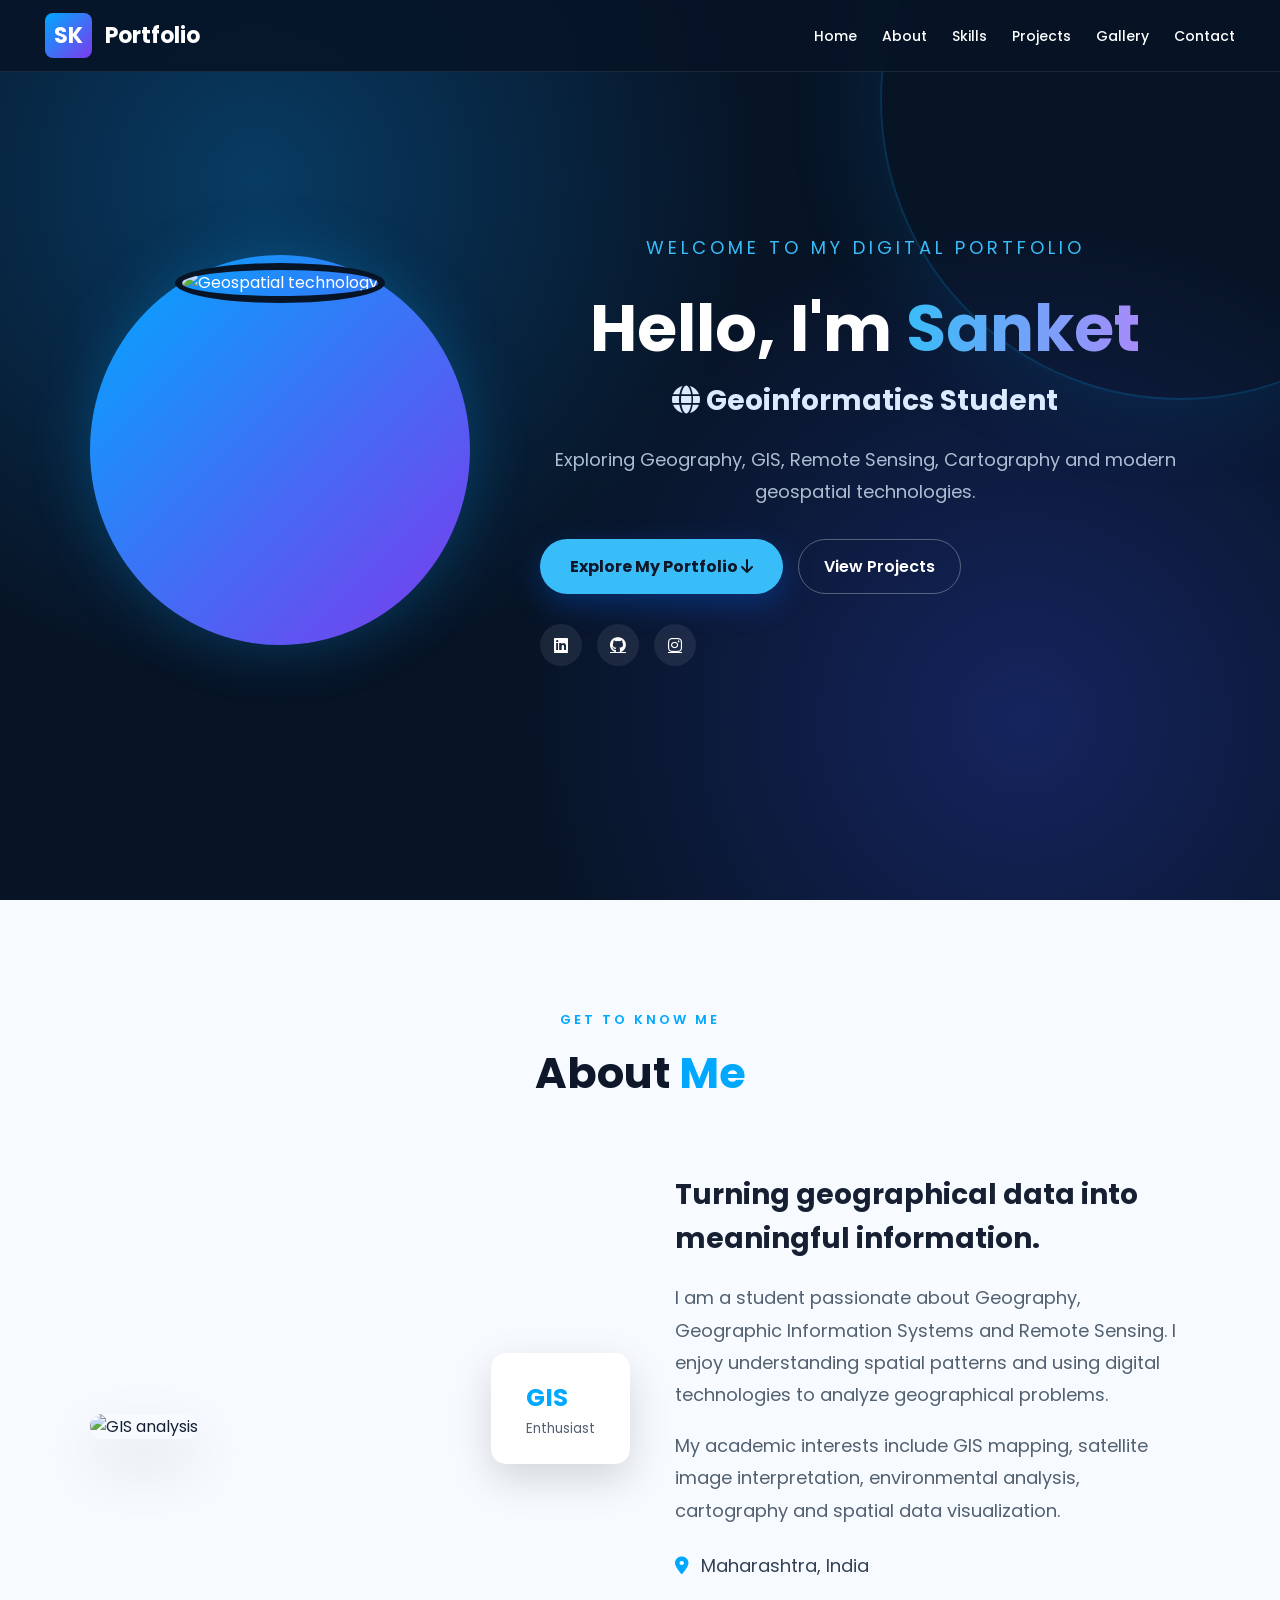
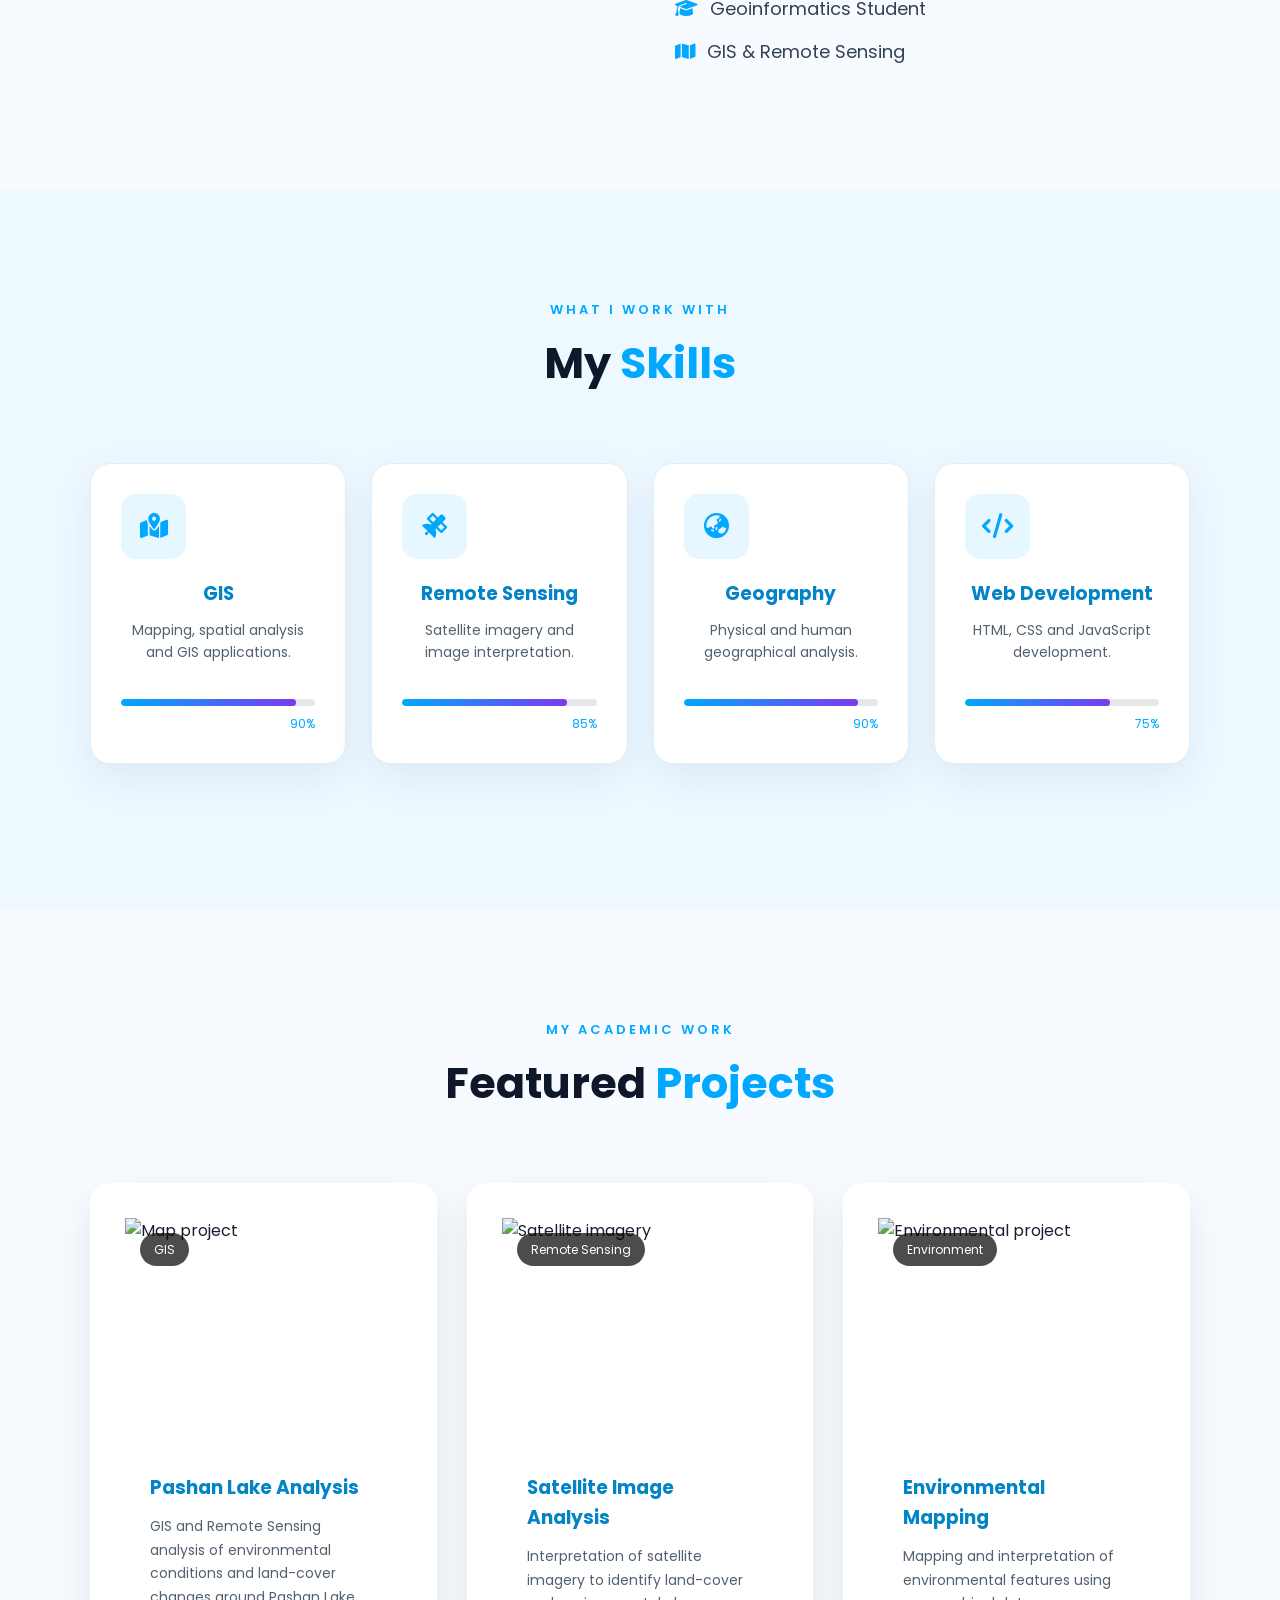
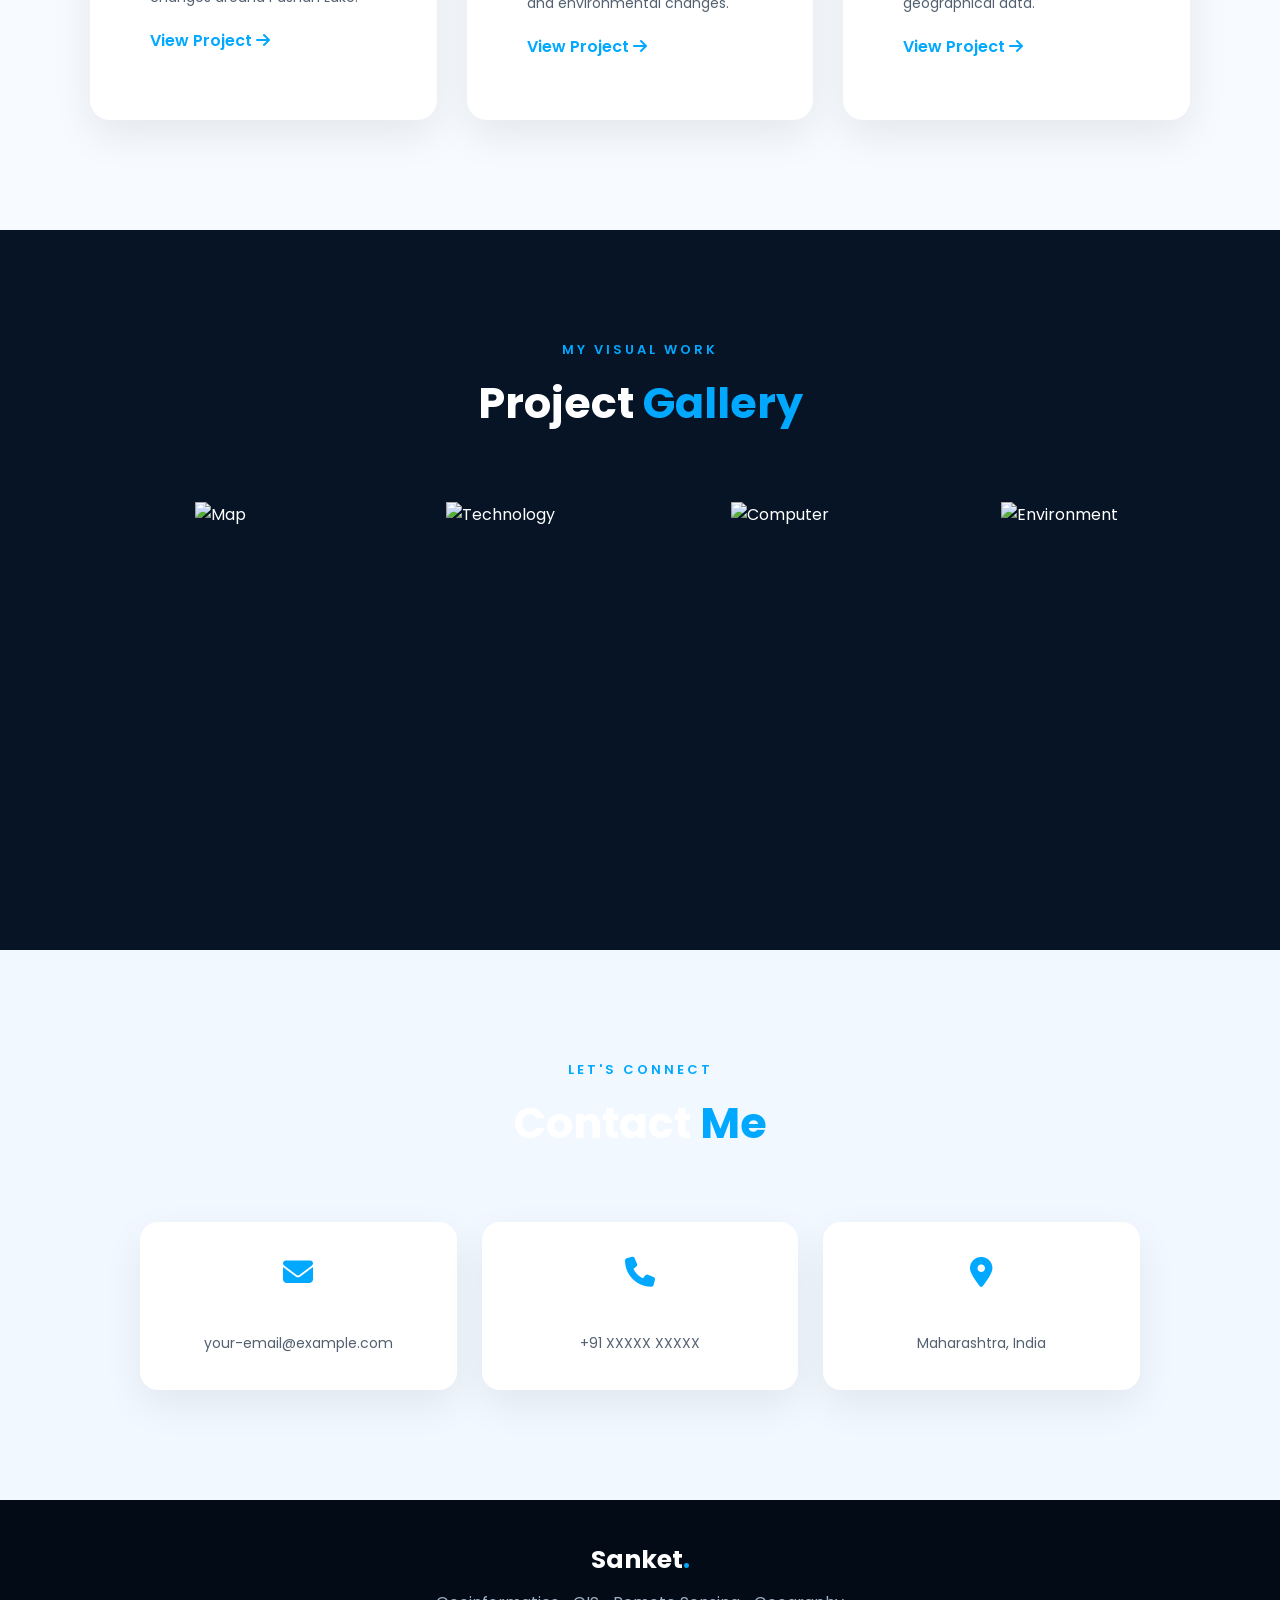
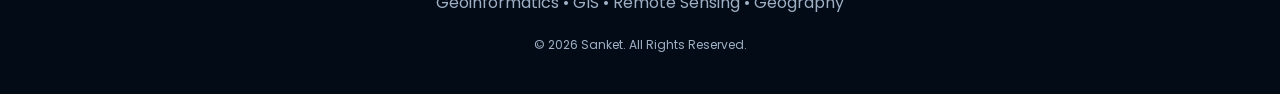
==== index.html @ 62a936e3 "Add files via upload" ====
<!DOCTYPE html>
<html lang="en">

<head>
    <meta charset="UTF-8">
    <meta name="viewport" content="width=device-width, initial-scale=1.0">

    <title>Sanket | Geoinformatics ePortfolio</title>

    <link rel="stylesheet" href="style.css">

    <!-- Google Font -->
    <link href="https://fonts.googleapis.com/css2?family=Poppins:wght@300;400;500;600;700;800&display=swap"
          rel="stylesheet">

    <!-- Icons -->
    <link rel="stylesheet"
          href="https://cdnjs.cloudflare.com/ajax/libs/font-awesome/6.5.0/css/all.min.css">
</head>

<body>

<!-- ================= NAVBAR ================= -->

<header>
    <nav class="navbar">

        <div class="logo">
            <span>SK</span> Portfolio
        </div>

        <ul class="nav-links">
            <li><a href="#home">Home</a></li>
            <li><a href="#about">About</a></li>
            <li><a href="#skills">Skills</a></li>
            <li><a href="#projects">Projects</a></li>
            <li><a href="#gallery">Gallery</a></li>
            <li><a href="#contact">Contact</a></li>
        </ul>

    </nav>
</header>


<!-- ================= HOME ================= -->

<section id="home" class="hero">

    <div class="hero-background"></div>

    <div class="hero-content">

        <div class="hero-image">
            <img src="https://images.unsplash.com/photo-1451187580459-43490279c0fa?auto=format&fit=crop&w=500&q=80"
                 alt="Geospatial technology">
        </div>

        <div class="hero-text">

            <p class="small-title">
                WELCOME TO MY DIGITAL PORTFOLIO
            </p>

            <h1>
                Hello, I'm
                <span>Sanket</span>
            </h1>

            <h2>
                <i class="fa-solid fa-globe"></i>
                Geoinformatics Student
            </h2>

            <p class="hero-description">
                Exploring Geography, GIS, Remote Sensing,
                Cartography and modern geospatial technologies.
            </p>

            <div class="hero-buttons">

                <button id="exploreBtn" class="main-btn">
                    Explore My Portfolio
                    <i class="fa-solid fa-arrow-down"></i>
                </button>

                <a href="#projects" class="secondary-btn">
                    View Projects
                </a>

            </div>

            <div class="social-icons">

                <a href="#">
                    <i class="fab fa-linkedin"></i>
                </a>

                <a href="#">
                    <i class="fab fa-github"></i>
                </a>

                <a href="#">
                    <i class="fab fa-instagram"></i>
                </a>

            </div>

        </div>

    </div>

</section>


<!-- ================= ABOUT ================= -->

<section id="about" class="section reveal">

    <div class="section-title">

        <p>GET TO KNOW ME</p>

        <h2>About <span>Me</span></h2>

    </div>

    <div class="about-container">

        <div class="about-image">

            <img src="https://images.unsplash.com/photo-1551288049-bebda4e38f71?auto=format&fit=crop&w=700&q=80"
                 alt="GIS analysis">

            <div class="experience-box">

                <strong>GIS</strong>
                <small>Enthusiast</small>

            </div>

        </div>


        <div class="about-text">

            <h3>
                Turning geographical data into meaningful information.
            </h3>

            <p>
                I am a student passionate about Geography,
                Geographic Information Systems and Remote Sensing.
                I enjoy understanding spatial patterns and using
                digital technologies to analyze geographical problems.
            </p>

            <p>
                My academic interests include GIS mapping,
                satellite image interpretation, environmental
                analysis, cartography and spatial data visualization.
            </p>

            <div class="about-details">

                <div>
                    <i class="fa-solid fa-location-dot"></i>
                    <span>Maharashtra, India</span>
                </div>

                <div>
                    <i class="fa-solid fa-graduation-cap"></i>
                    <span>Geoinformatics Student</span>
                </div>

                <div>
                    <i class="fa-solid fa-map"></i>
                    <span>GIS & Remote Sensing</span>
                </div>

            </div>

        </div>

    </div>

</section>


<!-- ================= SKILLS ================= -->

<section id="skills" class="section skills-section reveal">

    <div class="section-title">

        <p>WHAT I WORK WITH</p>

        <h2>My <span>Skills</span></h2>

    </div>


    <div class="skills-container">

        <div class="skill-card">

            <div class="skill-icon">
                <i class="fa-solid fa-map-location-dot"></i>
            </div>

            <h3>GIS</h3>

            <p>
                Mapping, spatial analysis and GIS applications.
            </p>

            <div class="progress">
                <div class="progress-bar" style="width: 90%"></div>
            </div>

            <span>90%</span>

        </div>


        <div class="skill-card">

            <div class="skill-icon">
                <i class="fa-solid fa-satellite"></i>
            </div>

            <h3>Remote Sensing</h3>

            <p>
                Satellite imagery and image interpretation.
            </p>

            <div class="progress">
                <div class="progress-bar" style="width: 85%"></div>
            </div>

            <span>85%</span>

        </div>


        <div class="skill-card">

            <div class="skill-icon">
                <i class="fa-solid fa-earth-asia"></i>
            </div>

            <h3>Geography</h3>

            <p>
                Physical and human geographical analysis.
            </p>

            <div class="progress">
                <div class="progress-bar" style="width: 90%"></div>
            </div>

            <span>90%</span>

        </div>


        <div class="skill-card">

            <div class="skill-icon">
                <i class="fa-solid fa-code"></i>
            </div>

            <h3>Web Development</h3>

            <p>
                HTML, CSS and JavaScript development.
            </p>

            <div class="progress">
                <div class="progress-bar" style="width: 75%"></div>
            </div>

            <span>75%</span>

        </div>

    </div>

</section>


<!-- ================= PROJECTS ================= -->

<section id="projects" class="section reveal">

    <div class="section-title">

        <p>MY ACADEMIC WORK</p>

        <h2>Featured <span>Projects</span></h2>

    </div>


    <div class="projects-container">

        <div class="project-card">

            <div class="project-image">

                <img src="https://images.unsplash.com/photo-1526778548025-fa2f459cd5c1?auto=format&fit=crop&w=800&q=80"
                     alt="Map project">

                <div class="project-tag">
                    GIS
                </div>

            </div>

            <div class="project-content">

                <h3>Pashan Lake Analysis</h3>

                <p>
                    GIS and Remote Sensing analysis of environmental
                    conditions and land-cover changes around Pashan Lake.
                </p>

                <a href="#">
                    View Project
                    <i class="fa-solid fa-arrow-right"></i>
                </a>

            </div>

        </div>


        <div class="project-card">

            <div class="project-image">

                <img src="https://images.unsplash.com/photo-1446776877081-d282a0f896e2?auto=format&fit=crop&w=800&q=80"
                     alt="Satellite imagery">

                <div class="project-tag">
                    Remote Sensing
                </div>

            </div>

            <div class="project-content">

                <h3>Satellite Image Analysis</h3>

                <p>
                    Interpretation of satellite imagery to identify
                    land-cover and environmental changes.
                </p>

                <a href="#">
                    View Project
                    <i class="fa-solid fa-arrow-right"></i>
                </a>

            </div>

        </div>


        <div class="project-card">

            <div class="project-image">

                <img src="https://images.unsplash.com/photo-1548345680-f5475ea5df84?auto=format&fit=crop&w=800&q=80"
                     alt="Environmental project">

                <div class="project-tag">
                    Environment
                </div>

            </div>

            <div class="project-content">

                <h3>Environmental Mapping</h3>

                <p>
                    Mapping and interpretation of environmental
                    features using geographical data.
                </p>

                <a href="#">
                    View Project
                    <i class="fa-solid fa-arrow-right"></i>
                </a>

            </div>

        </div>

    </div>

</section>


<!-- ================= GALLERY ================= -->

<section id="gallery" class="section gallery-section reveal">

    <div class="section-title">

        <p>MY VISUAL WORK</p>

        <h2>Project <span>Gallery</span></h2>

    </div>


    <div class="gallery">

        <div class="gallery-item">
            <img src="https://images.unsplash.com/photo-1524666041070-9f8769be83d0?auto=format&fit=crop&w=800&q=80"
                 alt="Map">
            <div class="gallery-overlay">
                <h3>Cartography</h3>
            </div>
        </div>

        <div class="gallery-item">
            <img src="https://images.unsplash.com/photo-1518770660439-4636190af475?auto=format&fit=crop&w=800&q=80"
                 alt="Technology">
            <div class="gallery-overlay">
                <h3>Technology</h3>
            </div>
        </div>

        <div class="gallery-item">
            <img src="https://images.unsplash.com/photo-1581090464777-f3220bbe1b8b?auto=format&fit=crop&w=800&q=80"
                 alt="Computer">
            <div class="gallery-overlay">
                <h3>Data Analysis</h3>
            </div>
        </div>

        <div class="gallery-item">
            <img src="https://images.unsplash.com/photo-1448375240586-882707db888b?auto=format&fit=crop&w=800&q=80"
                 alt="Environment">
            <div class="gallery-overlay">
                <h3>Environment</h3>
            </div>
        </div>

    </div>

</section>


<!-- ================= CONTACT ================= -->

<section id="contact" class="contact-section reveal">

    <div class="section-title">

        <p>LET'S CONNECT</p>

        <h2>Contact <span>Me</span></h2>

    </div>


    <div class="contact-container">

        <div class="contact-card">

            <i class="fa-solid fa-envelope"></i>

            <h3>Email</h3>

            <p>your-email@example.com</p>

        </div>


        <div class="contact-card">

            <i class="fa-solid fa-phone"></i>

            <h3>Phone</h3>

            <p>+91 XXXXX XXXXX</p>

        </div>


        <div class="contact-card">

            <i class="fa-solid fa-location-dot"></i>

            <h3>Location</h3>

            <p>Maharashtra, India</p>

        </div>

    </div>

</section>


<!-- ================= FOOTER ================= -->

<footer>

    <div class="footer-logo">
        Sanket<span>.</span>
    </div>

    <p>
        Geoinformatics • GIS • Remote Sensing • Geography
    </p>

    <p class="copyright">
        © 2026 Sanket. All Rights Reserved.
    </p>

</footer>


<script src="script.js"></script>

</body>
</html>
---- style.css ----
/* ------------------------------
   BASIC SETTINGS
--------------------------------*/

* {
    margin: 0;
    padding: 0;
    box-sizing: border-box;
}

html {
    scroll-behavior: smooth;
}

body {
    font-family: Arial, Helvetica, sans-serif;
    line-height: 1.6;
    background: #f5f7fa;
    color: #222;
}


/* ------------------------------
   NAVIGATION
--------------------------------*/

header {
    position: fixed;
    top: 0;
    width: 100%;
    z-index: 1000;
    background: rgba(15, 23, 42, 0.95);
}

.navbar {
    max-width: 1200px;
    margin: auto;
    padding: 18px 30px;

    display: flex;
    justify-content: space-between;
    align-items: center;
}

.logo {
    color: white;
    font-size: 26px;
    font-weight: bold;
}

.nav-links {
    display: flex;
    list-style: none;
    gap: 25px;
}

.nav-links a {
    color: white;
    text-decoration: none;
    font-weight: 500;
    transition: 0.3s;
}

.nav-links a:hover {
    color: #38bdf8;
}


/* ------------------------------
   HOME / HERO
--------------------------------*/

.hero {
    min-height: 100vh;

    display: flex;
    justify-content: center;
    align-items: center;

    text-align: center;

    padding: 100px 20px;

    background:
        linear-gradient(
            rgba(15, 23, 42, 0.88),
            rgba(30, 41, 59, 0.92)
        );
    
    color: white;
}

.hero-content {
    max-width: 750px;
}

.welcome {
    color: #38bdf8;
    letter-spacing: 3px;
    margin-bottom: 15px;
}

.hero h1 {
    font-size: 60px;
    margin-bottom: 10px;
}

.hero h1 span {
    color: #38bdf8;
}

.hero h2 {
    font-size: 28px;
    margin-bottom: 20px;
}

.hero p {
    font-size: 18px;
    margin-bottom: 30px;
}


/* ------------------------------
   BUTTON
--------------------------------*/

#exploreBtn {
    padding: 15px 30px;

    border: none;
    border-radius: 30px;

    background: #38bdf8;
    color: #0f172a;

    font-size: 16px;
    font-weight: bold;

    cursor: pointer;

    transition: 0.3s;
}

#exploreBtn:hover {
    transform: translateY(-4px);
    background: white;
}


/* ------------------------------
   GENERAL SECTIONS
--------------------------------*/

.section {
    min-height: 80vh;

    padding: 100px 8%;

    text-align: center;
}

.section h2 {
    font-size: 40px;
    margin-bottom: 50px;

    color: #0f172a;
}


/* ------------------------------
   ABOUT
--------------------------------*/

.about-container {
    max-width: 1000px;
    margin: auto;

    display: flex;
    gap: 50px;
    align-items: center;

    text-align: left;
}

.profile-card {
    min-width: 250px;

    padding: 30px;

    border-radius: 15px;

    background: white;

    box-shadow: 0 10px 30px rgba(0,0,0,0.1);

    text-align: center;
}

.profile-circle {
    width: 120px;
    height: 120px;

    margin: auto;
    margin-bottom: 20px;

    display: flex;
    align-items: center;
    justify-content: center;

    border-radius: 50%;

    background: #38bdf8;

    color: white;

    font-size: 55px;
    font-weight: bold;
}

.about-text {
    font-size: 18px;
}

.about-text p {
    margin-bottom: 20px;
}


/* ------------------------------
   SKILLS
--------------------------------*/

.skills-section {
    background: #eaf4f8;
}

.skills-container {
    max-width: 1100px;
    margin: auto;

    display: grid;

    grid-template-columns:
        repeat(4, 1fr);

    gap: 25px;
}

.skill-card {
    background: white;

    padding: 35px 20px;

    border-radius: 15px;

    box-shadow:
        0 10px 25px rgba(0,0,0,0.08);

    transition: 0.3s;
}

.skill-card:hover {
    transform: translateY(-10px);
}

.skill-card h3 {
    color: #0284c7;
    margin-bottom: 15px;
}


/* ------------------------------
   PROJECTS
--------------------------------*/

.projects-container {
    max-width: 1100px;
    margin: auto;

    display: grid;

    grid-template-columns:
        repeat(3, 1fr);

    gap: 30px;
}

.project-card {
    padding: 35px;

    background: white;

    border-radius: 15px;

    text-align: left;

    box-shadow:
        0 10px 30px rgba(0,0,0,0.1);

    transition: 0.3s;
}

.project-card:hover {
    transform: translateY(-8px);
}

.project-card h3 {
    color: #0284c7;
    margin-bottom: 15px;
}


/* ------------------------------
   EDUCATION
--------------------------------*/

.education-section {
    background: #eaf4f8;
}

.education-card {
    max-width: 700px;

    margin: 20px auto;

    padding: 25px;

    background: white;

    border-left: 5px solid #38bdf8;

    border-radius: 10px;

    text-align: left;

    box-shadow:
        0 5px 20px rgba(0,0,0,0.08);
}

.education-card h3 {
    color: #0284c7;
}

.education-card span {
    color: #666;
}


/* ------------------------------
   CONTACT
--------------------------------*/

.contact-section {
    background: #0f172a;
    color: white;
}

.contact-section h2 {
    color: white;
}

.contact-info {
    margin-top: 30px;
}

.contact-info p {
    margin: 15px;
    font-size: 18px;
}


/* ------------------------------
   FOOTER
--------------------------------*/

footer {
    padding: 25px;

    text-align: center;

    background: #020617;

    color: white;
}


/* ------------------------------
   RESPONSIVE DESIGN
--------------------------------*/

@media (max-width: 800px) {

    .navbar {
        flex-direction: column;
        gap: 15px;
    }

    .nav-links {
        gap: 12px;
        flex-wrap: wrap;
        justify-content: center;
    }

    .hero h1 {
        font-size: 42px;
    }

    .about-container {
        flex-direction: column;
        text-align: center;
    }

    .skills-container {
        grid-template-columns: 1fr 1fr;
    }

    .projects-container {
        grid-template-columns: 1fr;
    }
}


@media (max-width: 500px) {

    .skills-container {
        grid-template-columns: 1fr;
    }

    .hero h1 {
        font-size: 35px;
    }

    .section h2 {
        font-size: 32px;
    }
}
* {
    margin: 0;
    padding: 0;
    box-sizing: border-box;
}

html {
    scroll-behavior: smooth;
}

body {
    font-family: "Poppins", sans-serif;
    background: #f7fbff;
    color: #172033;
    overflow-x: hidden;
}

:root {
    --primary: #00a8ff;
    --secondary: #0066ff;
    --dark: #071426;
    --light: #f7fbff;
    --text: #526070;
}


/* ================= NAVBAR ================= */

header {
    position: fixed;
    top: 0;
    left: 0;
    width: 100%;
    z-index: 1000;

    background: rgba(7, 20, 38, 0.88);
    backdrop-filter: blur(15px);

    border-bottom: 1px solid rgba(255,255,255,0.08);
}

.navbar {
    max-width: 1250px;
    margin: auto;

    padding: 18px 30px;

    display: flex;
    justify-content: space-between;
    align-items: center;
}

.logo {
    color: white;
    font-size: 22px;
    font-weight: 700;
}

.logo span {
    background: linear-gradient(135deg, #00a8ff, #7c3aed);
    padding: 7px 9px;
    border-radius: 8px;
    margin-right: 8px;
}

.nav-links {
    display: flex;
    gap: 25px;
    list-style: none;
}

.nav-links a {
    color: white;
    text-decoration: none;
    font-size: 14px;
    transition: .3s;
}

.nav-links a:hover {
    color: var(--primary);
}


/* ================= HERO ================= */

.hero {
    min-height: 100vh;

    position: relative;

    display: flex;
    align-items: center;

    overflow: hidden;

    background:
        radial-gradient(circle at 20% 20%, #083b63, transparent 40%),
        radial-gradient(circle at 80% 80%, #15245e, transparent 40%),
        #071426;

    color: white;
}

.hero-background {
    position: absolute;

    width: 600px;
    height: 600px;

    right: -200px;
    top: -200px;

    border-radius: 50%;

    border: 2px solid rgba(0,168,255,.2);

    box-shadow:
        0 0 100px rgba(0,168,255,.15);

    animation: rotate 20s linear infinite;
}

@keyframes rotate {
    from {
        transform: rotate(0deg);
    }

    to {
        transform: rotate(360deg);
    }
}

.hero-content {
    width: 90%;
    max-width: 1100px;

    margin: auto;

    display: flex;
    align-items: center;
    gap: 70px;

    position: relative;
    z-index: 2;
}

.hero-image {
    width: 390px;
    height: 390px;

    padding: 8px;

    border-radius: 50%;

    background:
        linear-gradient(135deg,
        #00a8ff,
        #7c3aed);

    box-shadow:
        0 0 60px rgba(0,168,255,.25);
}

.hero-image img {
    width: 100%;
    height: 100%;

    object-fit: cover;

    border-radius: 50%;

    border: 7px solid #071426;
}

.hero-text {
    max-width: 650px;
}

.small-title {
    color: #38bdf8;

    font-size: 13px;

    letter-spacing: 4px;

    margin-bottom: 15px;
}

.hero h1 {
    font-size: 65px;
    line-height: 1.1;

    margin-bottom: 15px;
}

.hero h1 span {
    background:
        linear-gradient(90deg,
        #38bdf8,
        #a78bfa);

    background-clip: text;
    -webkit-background-clip: text;
    -webkit-text-fill-color: transparent;
}

.hero h2 {
    font-size: 28px;

    margin-bottom: 20px;

    color: #dbeafe;
}

.hero-description {
    color: #aebed2;

    font-size: 17px;

    line-height: 1.8;

    margin-bottom: 30px;
}


/* ================= BUTTONS ================= */

.hero-buttons {
    display: flex;
    gap: 15px;
    flex-wrap: wrap;
}

.main-btn,
.secondary-btn {
    padding: 14px 25px;

    border-radius: 50px;

    font-family: inherit;

    font-weight: 600;

    cursor: pointer;

    text-decoration: none;

    transition: .3s;
}

.main-btn {
    border: none;

    background:
        linear-gradient(135deg,
        #00a8ff,
        #0066ff);

    color: white;

    box-shadow:
        0 10px 30px rgba(0,102,255,.3);
}

.main-btn:hover {
    transform: translateY(-5px);
    box-shadow:
        0 15px 40px rgba(0,168,255,.45);
}

.secondary-btn {
    border: 1px solid rgba(255,255,255,.3);
    color: white;
}

.secondary-btn:hover {
    background: white;
    color: #071426;
}

.social-icons {
    margin-top: 30px;

    display: flex;
    gap: 15px;
}

.social-icons a {
    width: 42px;
    height: 42px;

    display: flex;
    align-items: center;
    justify-content: center;

    border-radius: 50%;

    background: rgba(255,255,255,.08);

    color: white;

    transition: .3s;
}

.social-icons a:hover {
    background: var(--primary);
    transform: translateY(-5px);
}


/* ================= SECTION ================= */

.section {
    padding: 110px 7%;
}

.section-title {
    text-align: center;

    margin-bottom: 65px;
}

.section-title p {
    color: var(--primary);

    font-size: 13px;

    letter-spacing: 3px;

    font-weight: 600;
}

.section-title h2 {
    font-size: 43px;

    margin-top: 8px;
}

.section-title h2 span {
    color: var(--primary);
}


/* ================= ABOUT ================= */

.about-container {
    max-width: 1100px;

    margin: auto;

    display: grid;

    grid-template-columns: 1fr 1fr;

    gap: 70px;

    align-items: center;
}

.about-image {
    position: relative;
}

.about-image img {
    width: 100%;

    height: 450px;

    object-fit: cover;

    border-radius: 25px;

    box-shadow:
        0 25px 60px rgba(0,0,0,.12);
}

.experience-box {
    position: absolute;

    bottom: -25px;
    right: -25px;

    padding: 25px 35px;

    background: white;

    border-radius: 15px;

    box-shadow:
        0 15px 40px rgba(0,0,0,.15);

    display: flex;

    flex-direction: column;
}

.experience-box strong {
    font-size: 25px;
    color: var(--primary);
}

.experience-box small {
    color: var(--text);
}

.about-text h3 {
    font-size: 28px;

    margin-bottom: 20px;
}

.about-text p {
    color: var(--text);

    line-height: 1.8;

    margin-bottom: 18px;
}

.about-details {
    margin-top: 25px;
}

.about-details div {
    display: flex;

    align-items: center;

    gap: 12px;

    margin: 14px 0;

    color: #334155;
}

.about-details i {
    color: var(--primary);
}


/* ================= SKILLS ================= */

.skills-section {
    background: #eef8ff;
}

.skills-container {
    max-width: 1100px;

    margin: auto;

    display: grid;

    grid-template-columns:
        repeat(4,1fr);

    gap: 25px;
}

.skill-card {
    background: white;

    padding: 30px;

    border-radius: 20px;

    box-shadow:
        0 15px 40px rgba(0,80,150,.08);

    transition: .4s;

    border: 1px solid #e3edf5;
}

.skill-card:hover {
    transform: translateY(-12px);

    box-shadow:
        0 25px 50px rgba(0,120,200,.15);
}

.skill-icon {
    width: 65px;
    height: 65px;

    display: flex;
    align-items: center;
    justify-content: center;

    border-radius: 15px;

    background: #e7f7ff;

    color: var(--primary);

    font-size: 25px;

    margin-bottom: 20px;
}

.skill-card h3 {
    margin-bottom: 10px;
}

.skill-card p {
    color: var(--text);

    font-size: 14px;

    min-height: 60px;
}

.progress {
    height: 7px;

    background: #e5e7eb;

    border-radius: 20px;

    margin-top: 20px;

    overflow: hidden;
}

.progress-bar {
    height: 100%;

    border-radius: 20px;

    background:
        linear-gradient(90deg,
        #00a8ff,
        #7c3aed);
}

.skill-card > span {
    display: block;

    margin-top: 8px;

    text-align: right;

    font-size: 12px;

    color: var(--primary);
}


/* ================= PROJECTS ================= */

.projects-container {
    max-width: 1150px;

    margin: auto;

    display: grid;

    grid-template-columns:
        repeat(3,1fr);

    gap: 30px;
}

.project-card {
    background: white;

    border-radius: 20px;

    overflow: hidden;

    box-shadow:
        0 15px 40px rgba(0,0,0,.08);

    transition: .4s;
}

.project-card:hover {
    transform: translateY(-12px);
}

.project-image {
    height: 230px;

    position: relative;

    overflow: hidden;
}

.project-image img {
    width: 100%;
    height: 100%;

    object-fit: cover;

    transition: .5s;
}

.project-card:hover .project-image img {
    transform: scale(1.1);
}

.project-tag {
    position: absolute;

    top: 15px;
    left: 15px;

    padding: 7px 14px;

    border-radius: 30px;

    background: rgba(0,0,0,.7);

    color: white;

    font-size: 12px;
}

.project-content {
    padding: 25px;
}

.project-content h3 {
    margin-bottom: 12px;
}

.project-content p {
    color: var(--text);

    line-height: 1.7;

    font-size: 14px;

    margin-bottom: 18px;
}

.project-content a {
    color: var(--primary);

    text-decoration: none;

    font-weight: 600;
}


/* ================= GALLERY ================= */

.gallery-section {
    background: #071426;

    color: white;
}

.gallery-section .section-title h2 {
    color: white;
}

.gallery {
    max-width: 1100px;

    margin: auto;

    display: grid;

    grid-template-columns:
        repeat(4,1fr);

    gap: 18px;
}

.gallery-item {
    height: 300px;

    position: relative;

    overflow: hidden;

    border-radius: 18px;
}

.gallery-item img {
    width: 100%;
    height: 100%;

    object-fit: cover;

    transition: .5s;
}

.gallery-item:hover img {
    transform: scale(1.12);
}

.gallery-overlay {
    position: absolute;

    inset: 0;

    display: flex;

    align-items: flex-end;

    padding: 20px;

    background:
        linear-gradient(
        transparent,
        rgba(0,0,0,.8));

    opacity: 0;

    transition: .4s;
}

.gallery-item:hover .gallery-overlay {
    opacity: 1;
}


/* ================= CONTACT ================= */

.contact-section {
    padding: 110px 7%;

    background: #f1f8ff;
}

.contact-container {
    max-width: 1000px;

    margin: auto;

    display: grid;

    grid-template-columns:
        repeat(3,1fr);

    gap: 25px;
}

.contact-card {
    text-align: center;

    background: white;

    padding: 35px;

    border-radius: 18px;

    box-shadow:
        0 15px 40px rgba(0,0,0,.07);

    transition: .3s;
}

.contact-card:hover {
    transform: translateY(-8px);
}

.contact-card i {
    font-size: 30px;

    color: var(--primary);

    margin-bottom: 15px;
}

.contact-card p {
    color: var(--text);

    font-size: 14px;
}


/* ================= FOOTER ================= */

footer {
    padding: 40px 20px;

    text-align: center;

    background: #030b17;

    color: #9fb0c4;
}

.footer-logo {
    color: white;

    font-size: 25px;

    font-weight: 700;

    margin-bottom: 10px;
}

.footer-logo span {
    color: var(--primary);
}

.copyright {
    margin-top: 20px;

    font-size: 12px;
}


/* ================= SCROLL ANIMATION ================= */

.reveal {
    opacity: 0;

    transform: translateY(60px);

    transition:
        opacity .8s ease,
        transform .8s ease;
}

.reveal.active {
    opacity: 1;

    transform: translateY(0);
}


/* ================= RESPONSIVE ================= */

@media(max-width: 1000px) {

    .hero-content {
        flex-direction: column;

        text-align: center;

        padding-top: 100px;
    }

    .hero-image {
        width: 280px;
        height: 280px;
    }

    .hero h1 {
        font-size: 50px;
    }

    .social-icons {
        justify-content: center;
    }

    .skills-container {
        grid-template-columns: 1fr 1fr;
    }

    .gallery {
        grid-template-columns: 1fr 1fr;
    }
}


@media(max-width: 700px) {

    .nav-links {
        display: none;
    }

    .hero h1 {
        font-size: 40px;
    }

    .hero h2 {
        font-size: 22px;
    }

    .about-container {
        grid-template-columns: 1fr;
    }

    .skills-container,
    .projects-container,
    .contact-container,
    .gallery {
        grid-template-columns: 1fr;
    }

    .section {
        padding: 80px 5%;
    }

    .section-title h2 {
        font-size: 34px;
    }

    .gallery-item {
        height: 260px;
    }
}
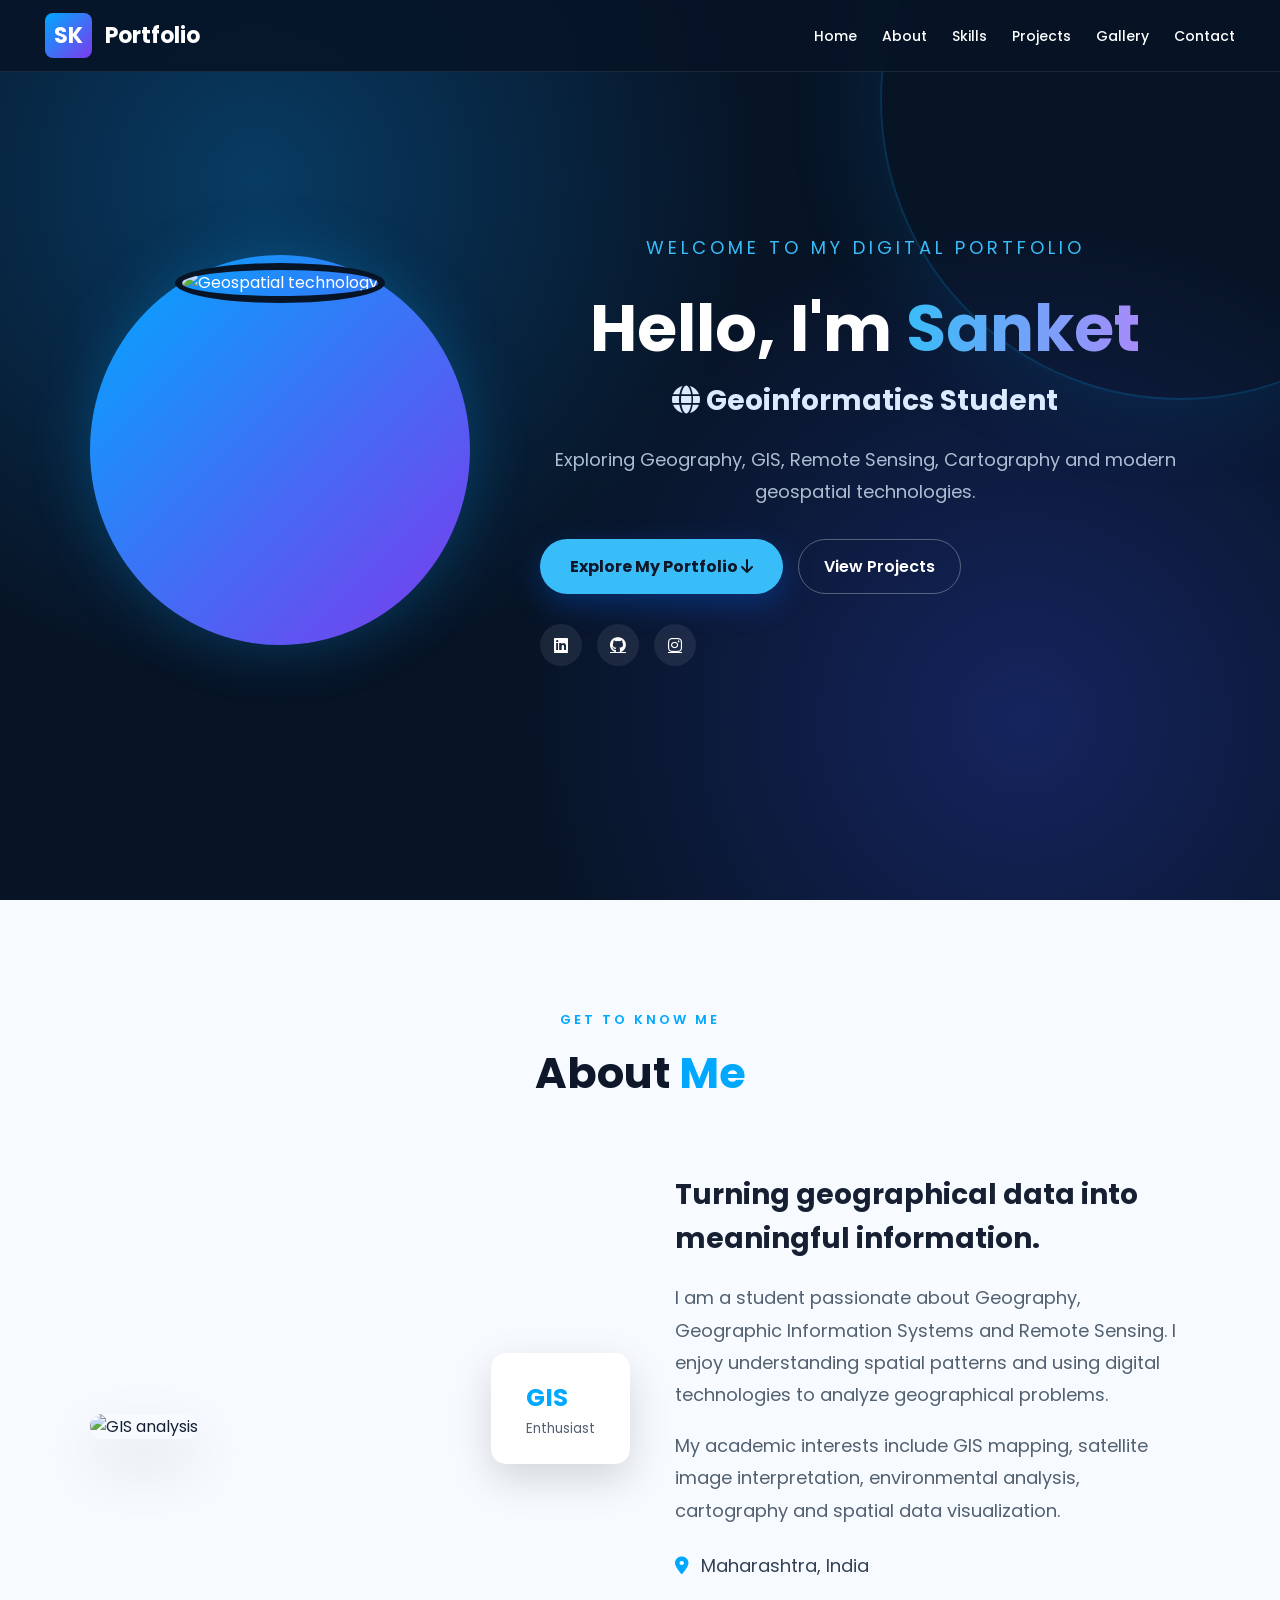
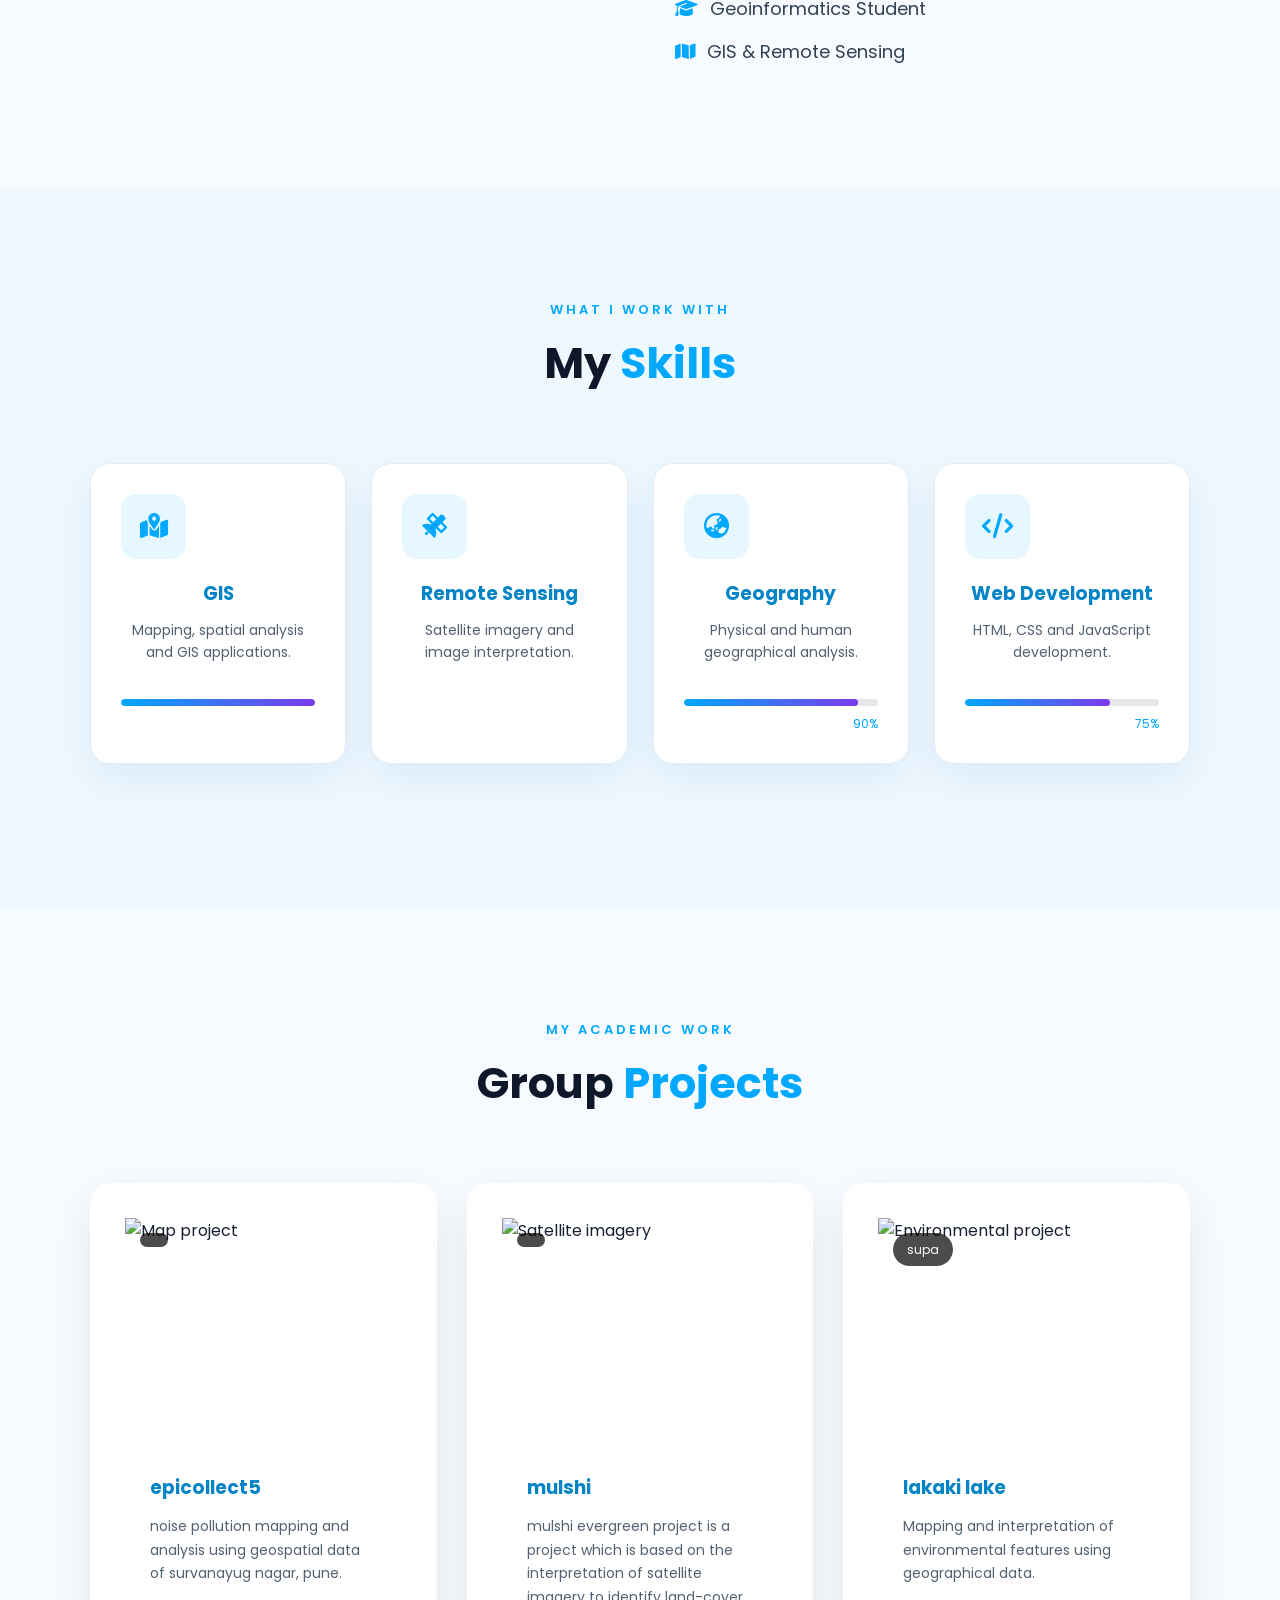
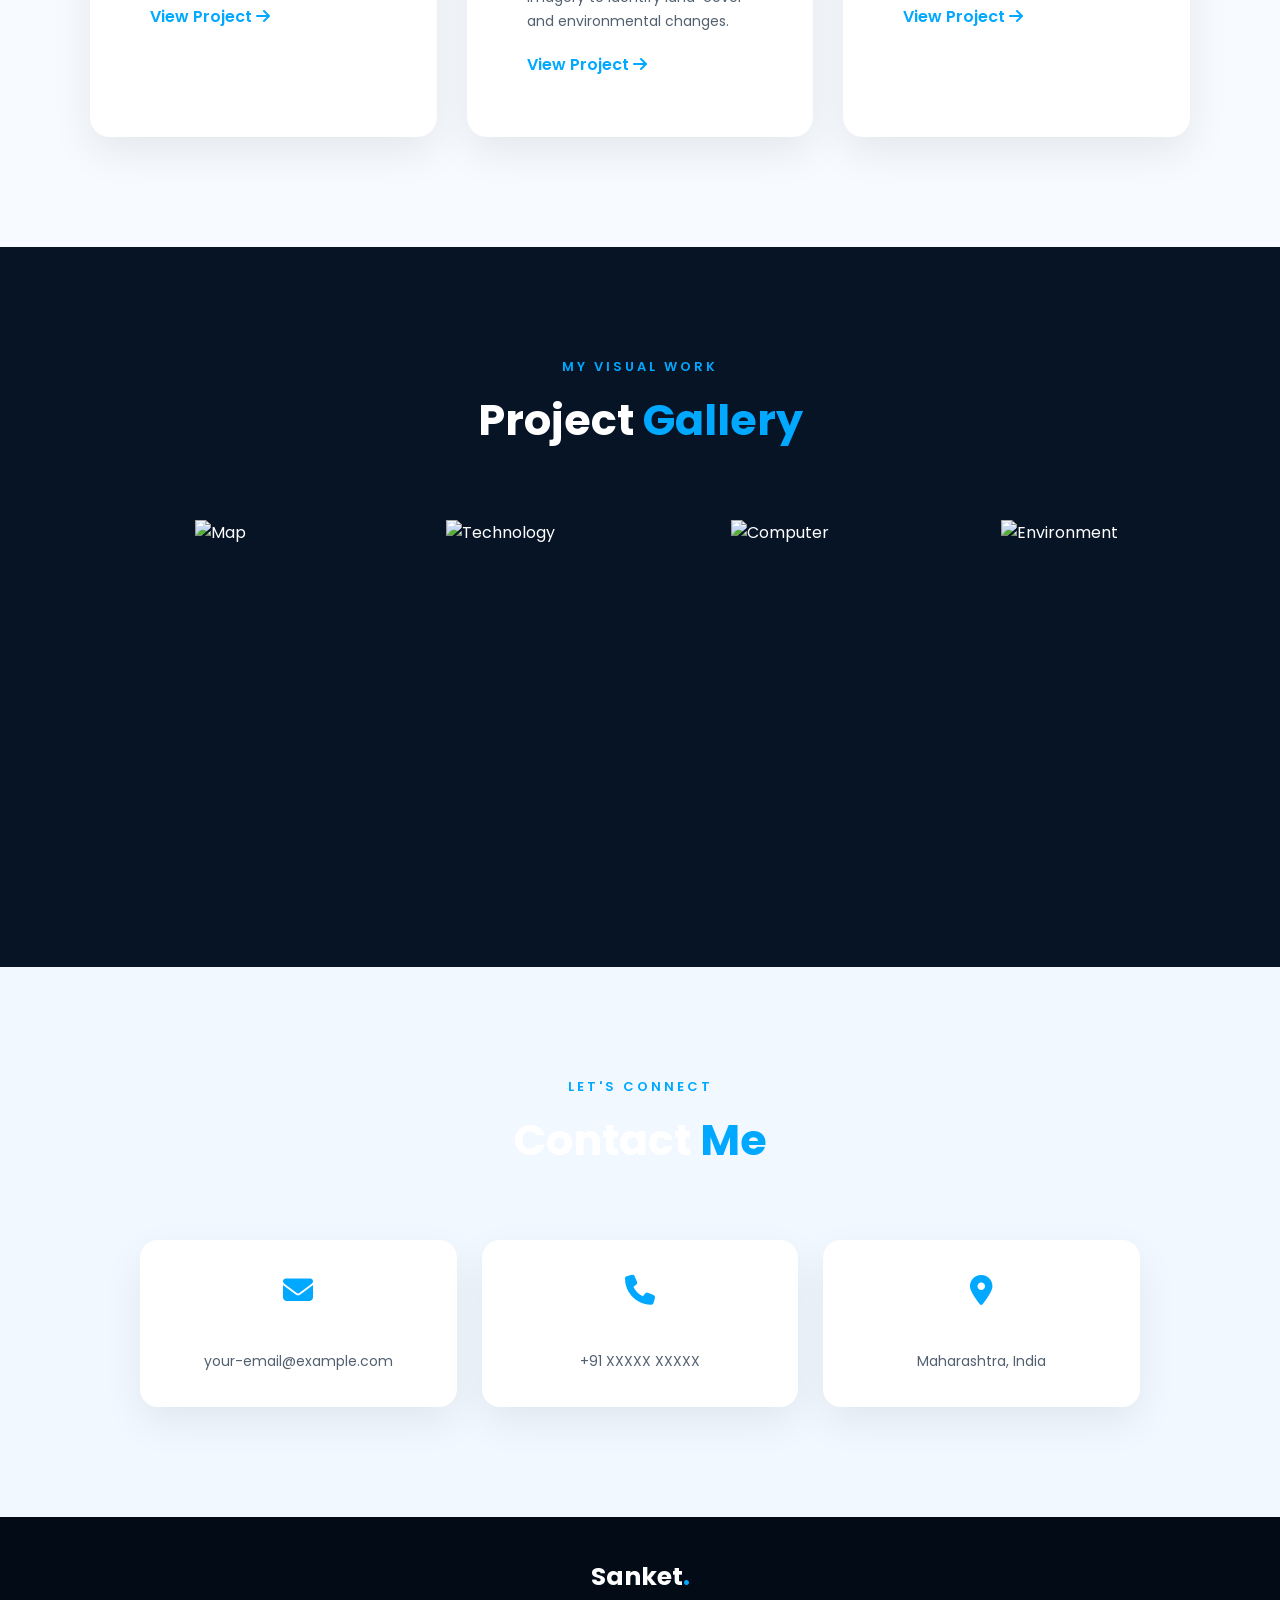
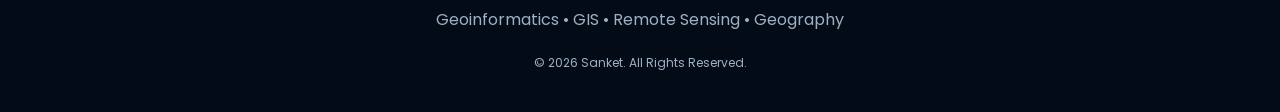
==== commit 215f4d9b: "Update index.html" ====
--- a/index.html
+++ b/index.html
@@ -214,10 +214,10 @@
             </p>
 
             <div class="progress">
-                <div class="progress-bar" style="width: 90%"></div>
-            </div>
-
-            <span>90%</span>
+                <div class="progress-bar"></div>
+            </div>
+
+    
 
         </div>
 
@@ -234,11 +234,11 @@
                 Satellite imagery and image interpretation.
             </p>
 
-            <div class="progress">
-                <div class="progress-bar" style="width: 85%"></div>
-            </div>
-
-            <span>85%</span>
+            <div >
+                
+            </div>
+
+            
 
         </div>
 
@@ -297,7 +297,7 @@
 
         <p>MY ACADEMIC WORK</p>
 
-        <h2>Featured <span>Projects</span></h2>
+        <h2>Group <span>Projects</span></h2>
 
     </div>
 
@@ -308,25 +308,24 @@
 
             <div class="project-image">
 
-                <img src="https://images.unsplash.com/photo-1526778548025-fa2f459cd5c1?auto=format&fit=crop&w=800&q=80"
+                <img src="https://encrypted-tbn0.gstatic.com/images?q=tbn:ANd9GcTsp1OhlbO4rk7tJOa8cYMEdfFlzp18agCFc6wJTphmEg&s=10"
                      alt="Map project">
 
                 <div class="project-tag">
-                    GIS
+                  
                 </div>
 
             </div>
 
             <div class="project-content">
 
-                <h3>Pashan Lake Analysis</h3>
+                <h3>epicollect5</h3>
 
                 <p>
-                    GIS and Remote Sensing analysis of environmental
-                    conditions and land-cover changes around Pashan Lake.
+                     noise pollution mapping and analysis using geospatial data of survanayug nagar, pune.
                 </p>
 
-                <a href="#">
+                <a href="noise.html">
                     View Project
                     <i class="fa-solid fa-arrow-right"></i>
                 </a>
@@ -340,25 +339,24 @@
 
             <div class="project-image">
 
-                <img src="https://images.unsplash.com/photo-1446776877081-d282a0f896e2?auto=format&fit=crop&w=800&q=80"
+                <img src="https://content3.jdmagicbox.com/v2/comp/pune/l9/020pxx20.xx20.141211115311.r2l9/catalogue/mulshi-dam-mulshi-pune-tourist-attraction-LDP6RypFHH.jpg"
                      alt="Satellite imagery">
 
                 <div class="project-tag">
-                    Remote Sensing
+                   
                 </div>
 
             </div>
 
             <div class="project-content">
 
-                <h3>Satellite Image Analysis</h3>
+                <h3>mulshi</h3>
 
                 <p>
-                    Interpretation of satellite imagery to identify
-                    land-cover and environmental changes.
+                   mulshi evergreen project is a project which is based on the interpretation of satellite imagery to identify land-cover and environmental changes.
                 </p>
 
-                <a href="#">
+                <a href="mulshi.html">
                     View Project
                     <i class="fa-solid fa-arrow-right"></i>
                 </a>
@@ -372,25 +370,25 @@
 
             <div class="project-image">
 
-                <img src="https://images.unsplash.com/photo-1548345680-f5475ea5df84?auto=format&fit=crop&w=800&q=80"
+                <img src="https://encrypted-tbn0.gstatic.com/images?q=tbn:ANd9GcQUYiDUSD8IoI44WQZluK1-Ud_hRJvdIlUAm59VA2f7HA&s=10"
                      alt="Environmental project">
 
                 <div class="project-tag">
-                    Environment
+                   supa
                 </div>
 
             </div>
 
             <div class="project-content">
 
-                <h3>Environmental Mapping</h3>
+                <h3>lakaki lake</h3>
 
                 <p>
                     Mapping and interpretation of environmental
                     features using geographical data.
                 </p>
 
-                <a href="#">
+                <a href="lakaki.html">
                     View Project
                     <i class="fa-solid fa-arrow-right"></i>
                 </a>
@@ -530,4 +528,4 @@
 <script src="script.js"></script>
 
 </body>
-</html>+</html>
